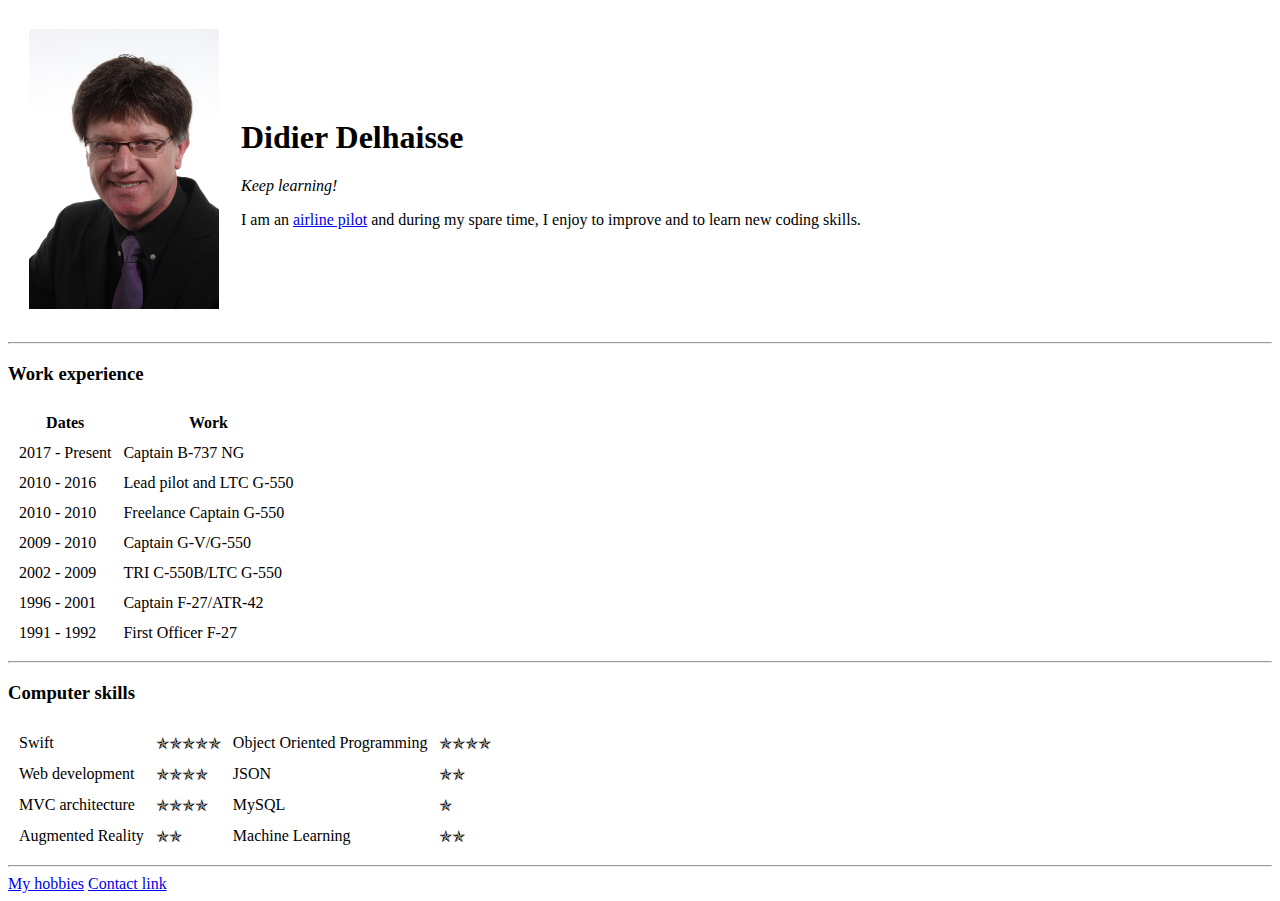
==== index.html @ e0c1c160 "Added initial cv website files" ====
<!DOCTYPE html>
<html lang="en" dir="ltr">

<head>
  <meta charset="utf-8">
  <title>Didier's Personal Site</title>
</head>

<body>
  <table cellspacing="20">
    <tr>
      <td><img src="images/didier.png" alt="Didier Delhaisse picture" width="190" height="280" /></td>
      <td>
        <h1>Didier Delhaisse</h1>
        <p><em>Keep learning!</em></p>
        <p>I am an <a href="https://be.linkedin.com/in/didierdelhaisse" target="_blank">airline pilot</a> and during my spare time, I enjoy to improve and to learn new coding skills.</p>
      </td>
    </tr>
  </table>
  <hr>
  <h3>Work experience</h3>
  <table cellspacing="10">
    <thead>
      <th>Dates</th>
      <th>Work</th>
    </thead>
    <tbody>
      <tr>
        <td>2017 - Present</td>
        <td>Captain B-737 NG</td>
      </tr>
      <tr>
        <td>2010 - 2016</td>
        <td>Lead pilot and LTC G-550</td>
      </tr>
      <tr>
        <td>2010 - 2010</td>
        <td>Freelance Captain G-550</td>
      </tr>
      <tr>
        <td>2009 - 2010</td>
        <td>Captain G-V/G-550</td>
      </tr>
      <tr>
        <td>2002 - 2009</td>
        <td>TRI C-550B/LTC G-550</td>
      </tr>
      <tr>
        <td>1996 - 2001</td>
        <td>Captain F-27/ATR-42</td>
      </tr>
      <tr>
        <td>1991 - 1992</td>
        <td>First Officer F-27</td>
      </tr>
    </tbody>
  </table>
  <hr>
  <h3>Computer skills</h3>
  <table cellspacing="10">
    <tr>
      <td>Swift</td>
      <td>✯✯✯✯✯</td>
      <td>Object Oriented Programming</td>
      <td>✯✯✯✯</td>
    </tr>
    <tr>
      <td>Web development</td>
      <td>✯✯✯✯</td>
      <td>JSON</td>
      <td>✯✯</td>
    </tr>
    <tr>
      <td>MVC architecture</td>
      <td>✯✯✯✯</td>
      <td>MySQL</td>
      <td>✯</td>
    </tr>
    <tr>
      <td>Augmented Reality</td>
      <td>✯✯</td>
      <td>Machine Learning</td>
      <td>✯✯</td>
    </tr>
  </table>
  <hr>
  <a href="hobbies.html">My hobbies</a>
  <a href="contact.html">Contact link</a>

</body>

</html>
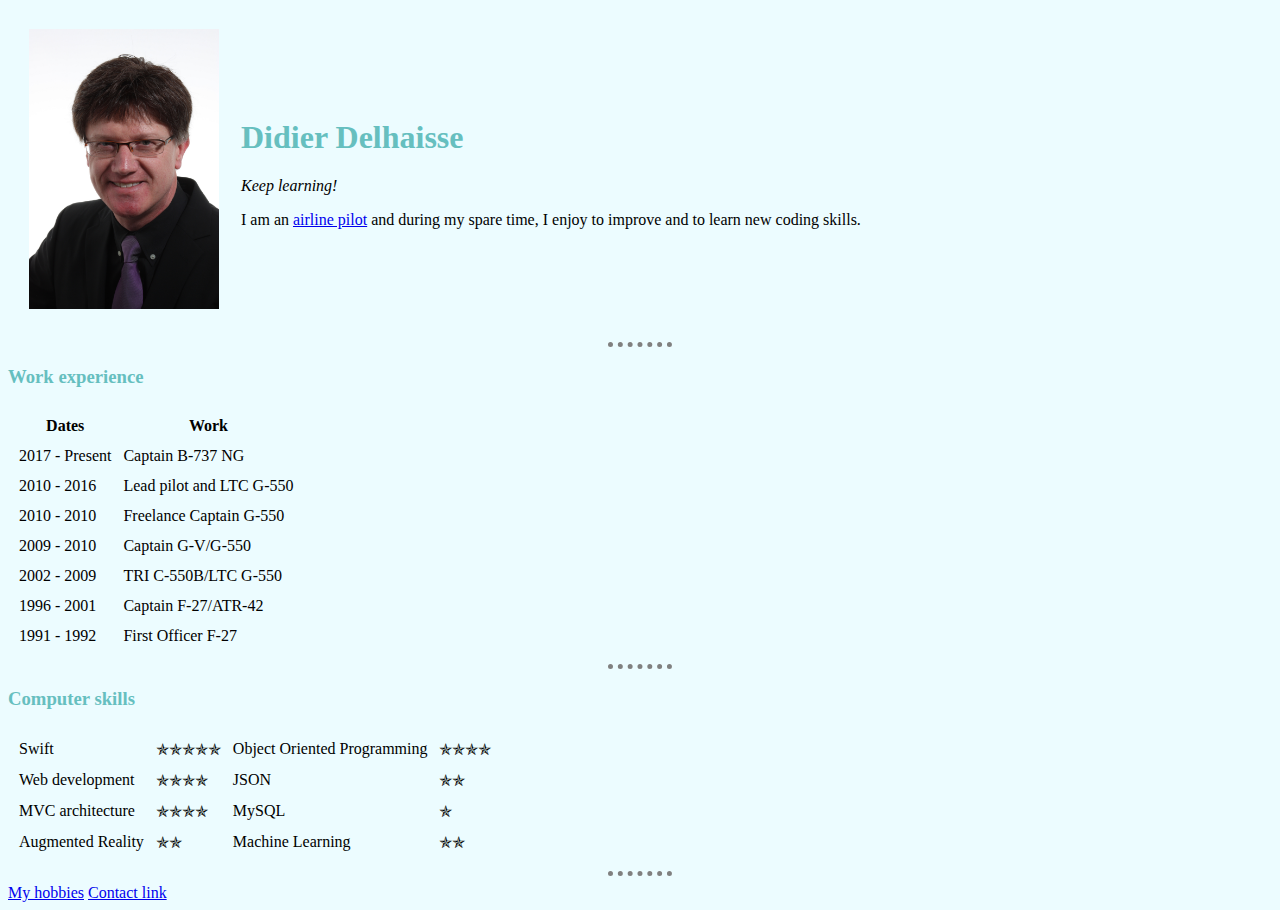
==== commit c8db81d9: "css added" ====
--- a/index.html
+++ b/index.html
@@ -4,6 +4,7 @@
 <head>
   <meta charset="utf-8">
   <title>Didier's Personal Site</title>
+  <link rel="stylesheet" href="css/styles.css">
 </head>
 
 <body>
--- a/css/styles.css
+++ b/css/styles.css
@@ -0,0 +1,14 @@
+body {
+  background-color: #ecfcff;
+}
+
+hr {
+  border-style: dotted none none;
+  border-color: grey;
+  border-width: 5px;
+  width: 5%;
+}
+
+h1, h3, h4 {
+  color: #66BFBF;
+}
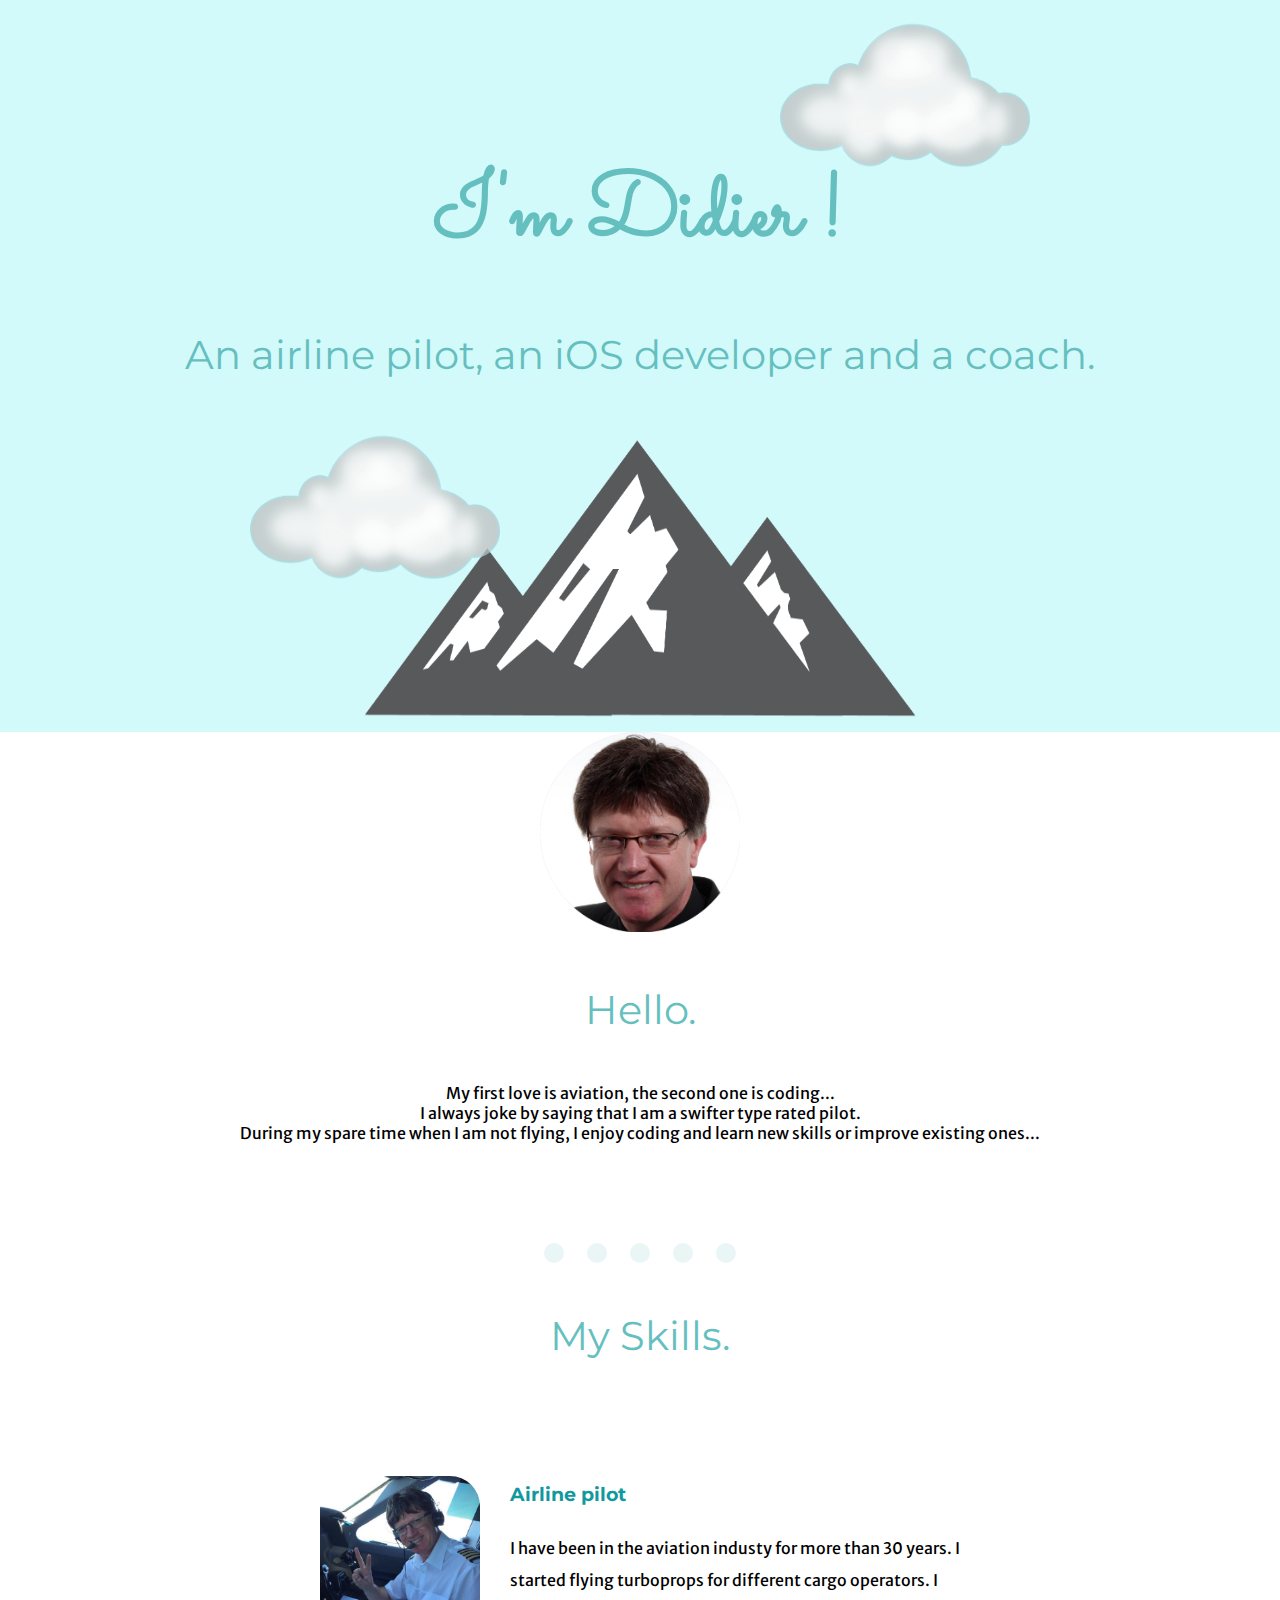
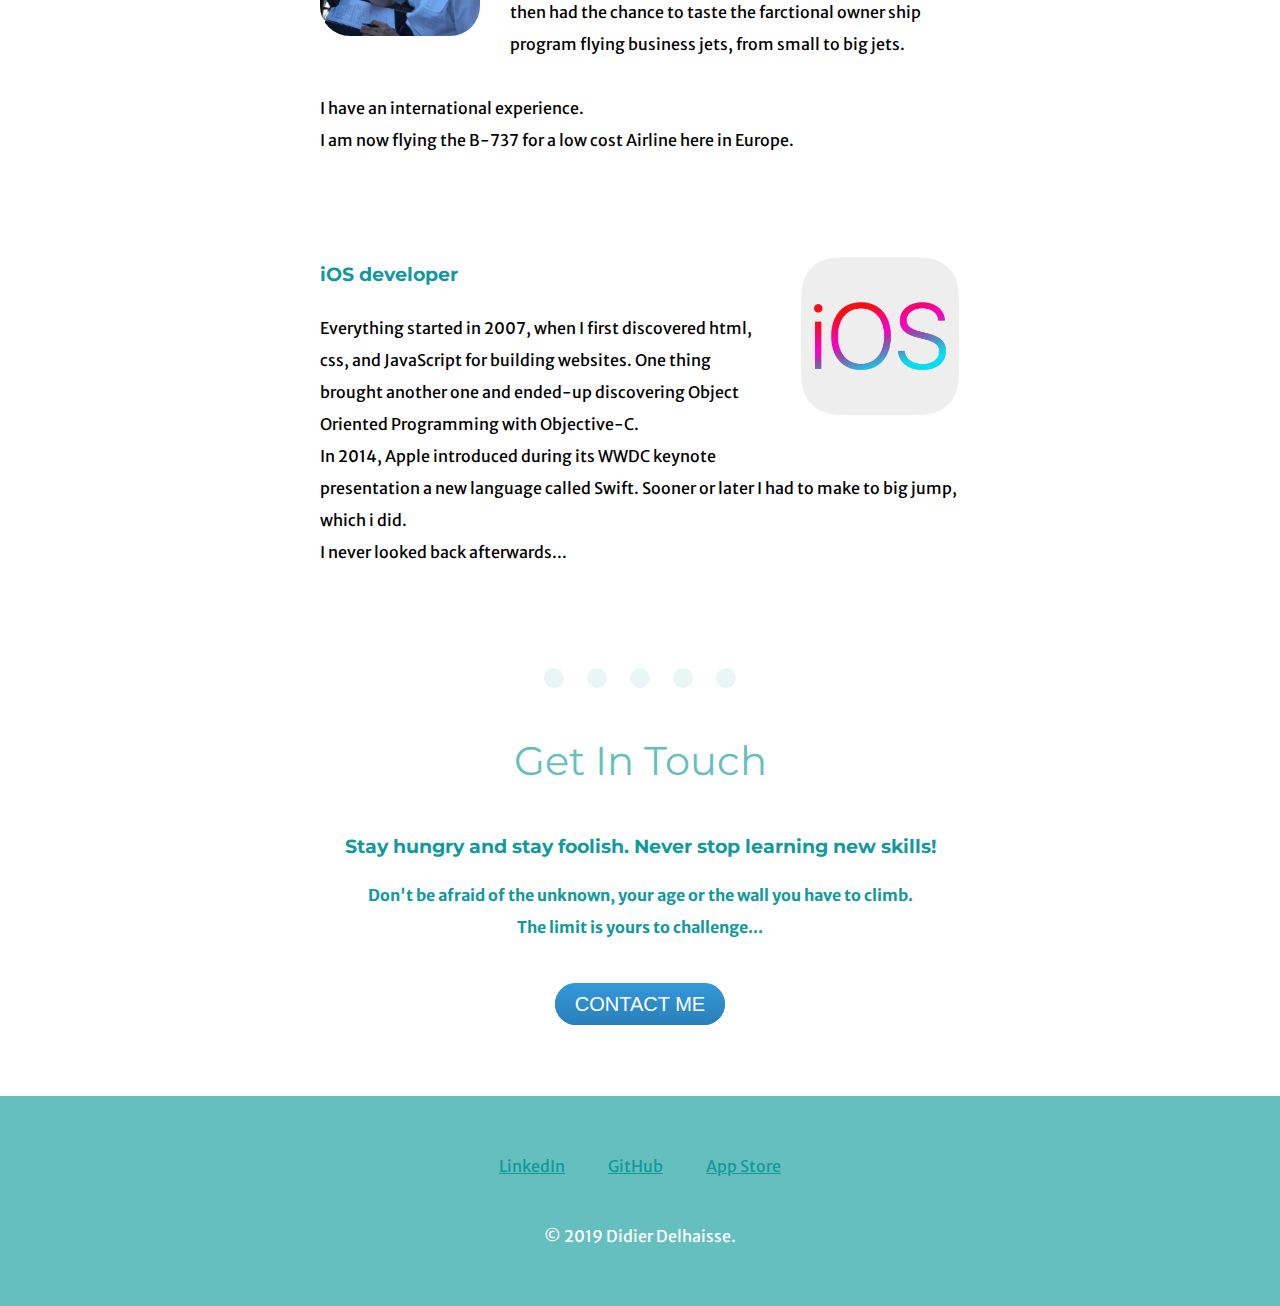
==== commit 21914277: "New files" ====
--- a/index.html
+++ b/index.html
@@ -1,93 +1,76 @@
 <!DOCTYPE html>
 <html lang="en" dir="ltr">
+  <head>
+    <meta charset="utf-8">
+    <title>Didier Delhaisse</title>
+    <link rel="stylesheet" href="css/styles.css">
+    <link rel="icon" href="favicon.ico">
+    <link href="https://fonts.googleapis.com/css?family=Merriweather+Sans|Montserrat|Sacramento&display=swap" rel="stylesheet">
+  </head>
+  <body>
+    <div class="top-container">
+      <img class="top-cloud" src="images/cloud.png" alt="cloud-img" width="250px" height="150px">
+      <h1>I'm Didier !</h1>
+      <h2>An airline pilot, an iOS developer and a coach.</h2>
+      <img class="bottom-cloud" src="images/cloud.png" alt="cloud-img" width="250" height="150px">
+      <img src="images/mountain.png" alt="mountain-img" width="600px" height="300px">
+    </div>
 
-<head>
-  <meta charset="utf-8">
-  <title>Didier's Personal Site</title>
-  <link rel="stylesheet" href="css/styles.css">
-</head>
+    <div class="middle-container">
+      <div class="profile">
+        <img src="images/didier.png" alt="didier-img" width="200px" height="200px">
+        <h2>Hello.</h2>
+        <p>
+          My first love is aviation, the second one is coding...<br />
+          I always joke by saying that I am a swifter type rated pilot.<br />
+          During my spare time when I am not flying, I enjoy coding and learn new skills or improve existing ones...
+        </p>
+      </div>
+      <hr>
+      <div class="skills">
+        <h2>My Skills.</h2>
+        <div class="skill-row">
+          <img class="pilot-img" src="images/pilot.jpg" alt="pilot-img">
+          <h3>Airline pilot</h3>
+          <p>
+            I have been in the aviation industy for more than 30 years. I started flying turboprops for different cargo operators.
+            I then had the chance to taste the farctional owner ship program flying business jets, from small to big jets.<br /><br />
+            I have an international experience.<br />I am now flying the B-737 for a low cost Airline here in Europe.
+          </p>
+        </div>
+        <div class="skill-row">
+          <img class="code-img" src="images/iOS.png" alt="pilot-img">
+          <h3>iOS developer</h3>
+          <p>
+            Everything started in 2007, when I first discovered html, css, and JavaScript for building websites.
+            One thing brought another one and ended-up discovering Object Oriented Programming with Objective-C.<br />
+            In 2014, Apple introduced during its WWDC keynote presentation a new language called Swift.
+            Sooner or later I had to make to big jump, which i did.<br />
+            I never looked back afterwards...
+          </p>
+        </div>
+      </div>
+      <hr>
+      <div class="contact-me">
+        <h2>Get In Touch</h2>
+        <h3>Stay hungry and stay foolish. Never stop learning new skills!</h3>
+        <h4>
+          Don't be afraid of the unknown, your age or the wall you have to climb.<br />
+          The limit is yours to challenge...
+        </h4>
+        <div class="button">
+          <a class="btn" href="mailto:didierdelhaisse@gmail.com">CONTACT ME</a>
+        </div>
 
-<body>
-  <table cellspacing="20">
-    <tr>
-      <td><img src="images/didier.png" alt="Didier Delhaisse picture" width="190" height="280" /></td>
-      <td>
-        <h1>Didier Delhaisse</h1>
-        <p><em>Keep learning!</em></p>
-        <p>I am an <a href="https://be.linkedin.com/in/didierdelhaisse" target="_blank">airline pilot</a> and during my spare time, I enjoy to improve and to learn new coding skills.</p>
-      </td>
-    </tr>
-  </table>
-  <hr>
-  <h3>Work experience</h3>
-  <table cellspacing="10">
-    <thead>
-      <th>Dates</th>
-      <th>Work</th>
-    </thead>
-    <tbody>
-      <tr>
-        <td>2017 - Present</td>
-        <td>Captain B-737 NG</td>
-      </tr>
-      <tr>
-        <td>2010 - 2016</td>
-        <td>Lead pilot and LTC G-550</td>
-      </tr>
-      <tr>
-        <td>2010 - 2010</td>
-        <td>Freelance Captain G-550</td>
-      </tr>
-      <tr>
-        <td>2009 - 2010</td>
-        <td>Captain G-V/G-550</td>
-      </tr>
-      <tr>
-        <td>2002 - 2009</td>
-        <td>TRI C-550B/LTC G-550</td>
-      </tr>
-      <tr>
-        <td>1996 - 2001</td>
-        <td>Captain F-27/ATR-42</td>
-      </tr>
-      <tr>
-        <td>1991 - 1992</td>
-        <td>First Officer F-27</td>
-      </tr>
-    </tbody>
-  </table>
-  <hr>
-  <h3>Computer skills</h3>
-  <table cellspacing="10">
-    <tr>
-      <td>Swift</td>
-      <td>✯✯✯✯✯</td>
-      <td>Object Oriented Programming</td>
-      <td>✯✯✯✯</td>
-    </tr>
-    <tr>
-      <td>Web development</td>
-      <td>✯✯✯✯</td>
-      <td>JSON</td>
-      <td>✯✯</td>
-    </tr>
-    <tr>
-      <td>MVC architecture</td>
-      <td>✯✯✯✯</td>
-      <td>MySQL</td>
-      <td>✯</td>
-    </tr>
-    <tr>
-      <td>Augmented Reality</td>
-      <td>✯✯</td>
-      <td>Machine Learning</td>
-      <td>✯✯</td>
-    </tr>
-  </table>
-  <hr>
-  <a href="hobbies.html">My hobbies</a>
-  <a href="contact.html">Contact link</a>
+      </div>
+    </div>
 
-</body>
+    <div class="bottom-container">
+      <a class="footer-link" href="https://be.linkedin.com/in/didierdelhaisse" target="_blank">LinkedIn</a>
+      <a class="footer-link" href="https://github.com/did35" target="_blank">GitHub</a>
+      <a class="footer-link" href="https://apps.apple.com/us/developer/didier-delhaisse/id1149960975" target="_blank">App Store</a>
+      <p class="copyRight">© 2019 Didier Delhaisse.</p>
+    </div>
 
+  </body>
 </html>
--- a/css/styles.css
+++ b/css/styles.css
@@ -1,14 +1,119 @@
+
 body {
-  background-color: #ecfcff;
+  margin: 0;
+  text-align: center;
+  font-family: 'Merriweather Sans', sans-serif;
 }
 
+h1 {
+  font-size: 5.625rem;
+  color: #66BFBF;
+  margin: 50px auto 0 auto;
+  font-family: 'Sacramento', cursive;
+}
+h2 {
+  font-size: 2.5rem;
+  line-height: 2;
+  color: #66BFBF;
+  font-family: 'Montserrat', sans-serif;
+  font-weight: normal;
+}
+h3 {
+  color: #11999E;
+  font-family: 'Montserrat', sans-serif;
+}
+h4 {
+  color: #11999E;
+  line-height: 2;
+}
 hr {
-  border-style: dotted none none;
-  border-color: grey;
-  border-width: 5px;
-  width: 5%;
+  color: #EAF6F6;
+  border-style: dotted;
+  border-width: 0 0 20px 0;
+  width: 15%;
+
+}
+.profile {
+  margin-bottom: 100px;
 }
 
-h1, h3, h4 {
-  color: #66BFBF;
+.top-container {
+  background-color: #d2fafb;
+  position: relative;
+  padding-top: 100px;
 }
+.middle-container {
+
+}
+.bottom-container {
+  height: 150px;
+  padding-top: 60px;
+  background-color: #66BFBF;
+}
+.top-cloud {
+  position: absolute;
+  top: 20px;
+  right: 250px;
+
+}
+.bottom-cloud {
+  position: absolute;
+  left: 250px;
+  bottom: 150px;
+}
+.skill-row {
+  width: 50%;
+  margin: 100px auto 100px auto;
+  text-align: left;
+  line-height: 2;
+}
+.pilot-img {
+  border-radius: 30px;
+  width: 25%;
+  float: left;
+  margin-right: 30px;
+  margin-bottom: 30px;
+}
+.code-img {
+  width: 25%;
+  float: right;
+  margin-left: 30px;
+  margin-bottom: 30px;
+}
+.button{
+  margin-top: 50px;
+  margin-bottom: 80px;
+}
+.btn {
+  background: #3498db;
+  background-image: -webkit-linear-gradient(top, #3498db, #2980b9);
+  background-image: -moz-linear-gradient(top, #3498db, #2980b9);
+  background-image: -ms-linear-gradient(top, #3498db, #2980b9);
+  background-image: -o-linear-gradient(top, #3498db, #2980b9);
+  background-image: linear-gradient(to bottom, #3498db, #2980b9);
+  -webkit-border-radius: 28;
+  -moz-border-radius: 28;
+  border-radius: 28px;
+  font-family: Arial;
+  color: #ffffff;
+  font-size: 20px;
+  padding: 10px 20px 10px 20px;
+  text-decoration: none;
+}
+.btn:hover {
+  background: #3cb0fd;
+  background-image: -webkit-linear-gradient(top, #3cb0fd, #3498db);
+  background-image: -moz-linear-gradient(top, #3cb0fd, #3498db);
+  background-image: -ms-linear-gradient(top, #3cb0fd, #3498db);
+  background-image: -o-linear-gradient(top, #3cb0fd, #3498db);
+  background-image: linear-gradient(to bottom, #3cb0fd, #3498db);
+  text-decoration: none;
+}
+.footer-link {
+  color: #11999E;
+  padding: 20px;
+}
+.copyRight {
+  color: white;
+  margin-top: 50px;
+}
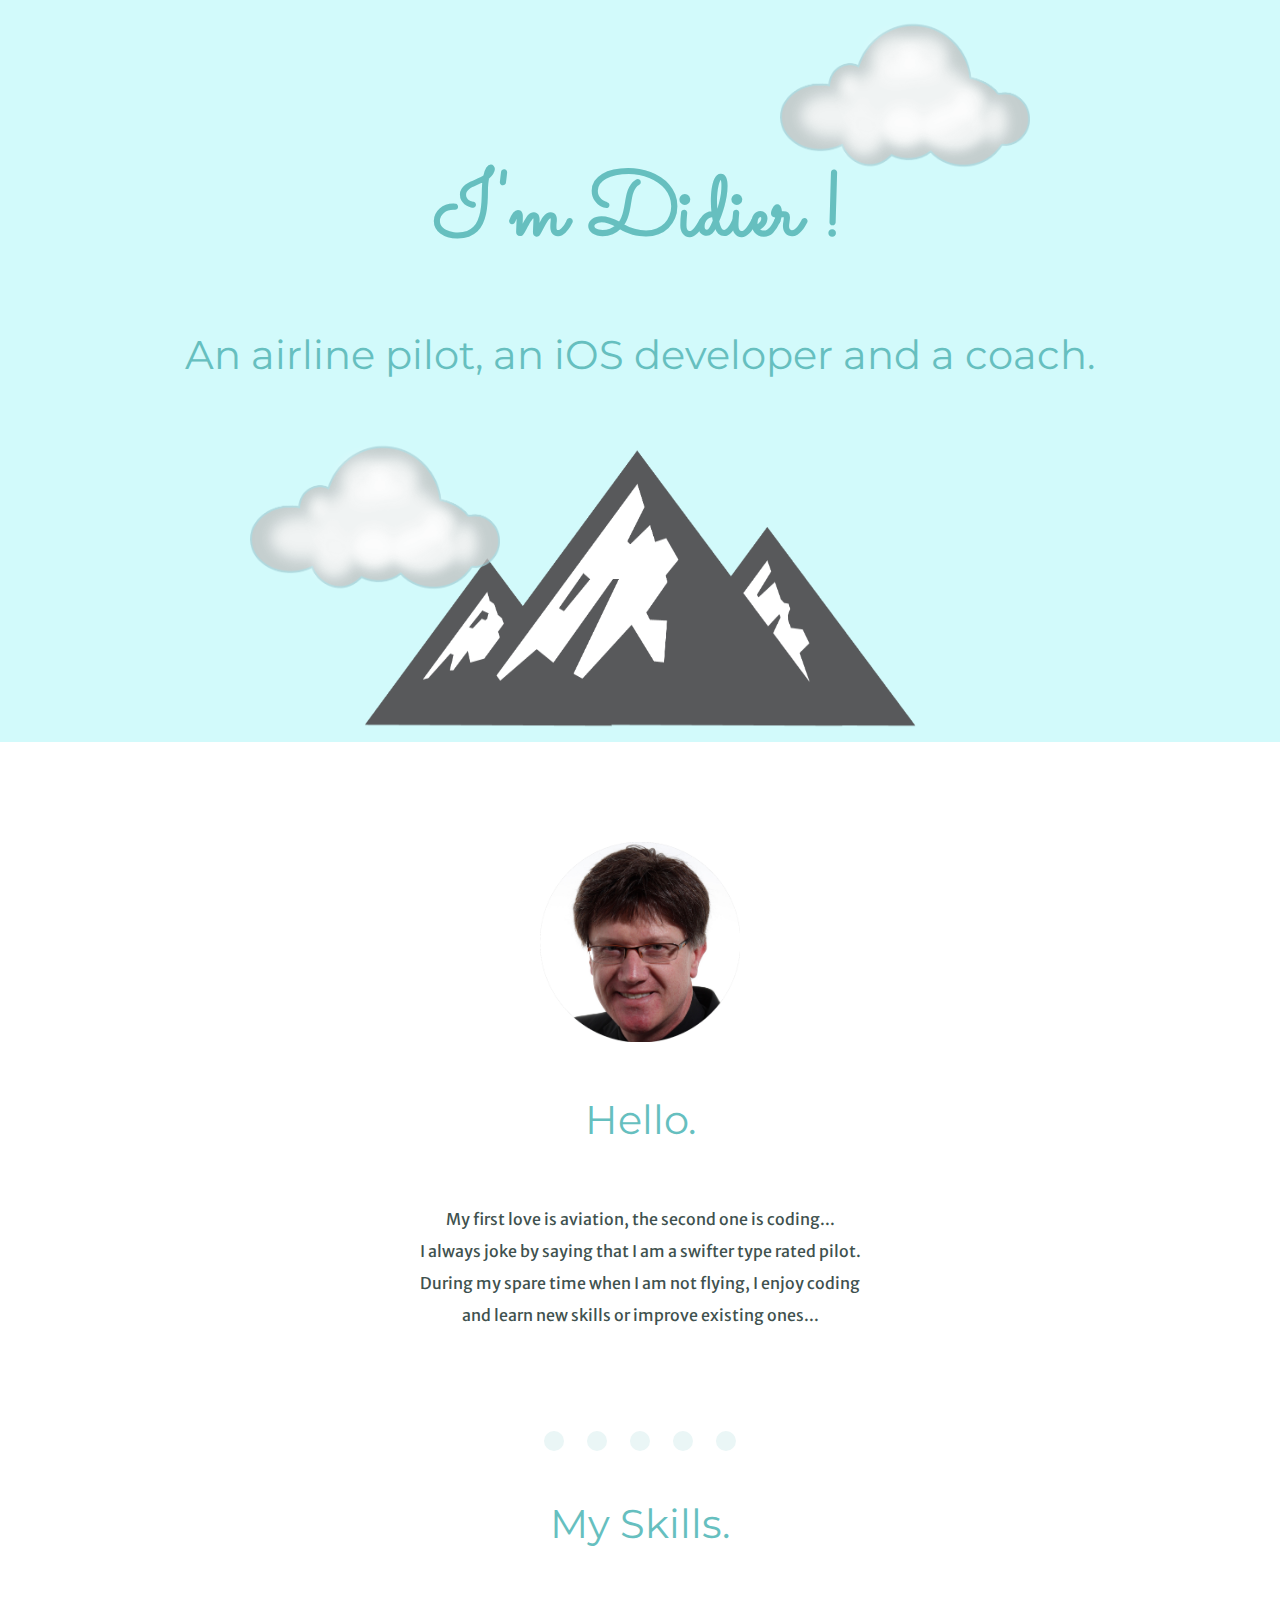
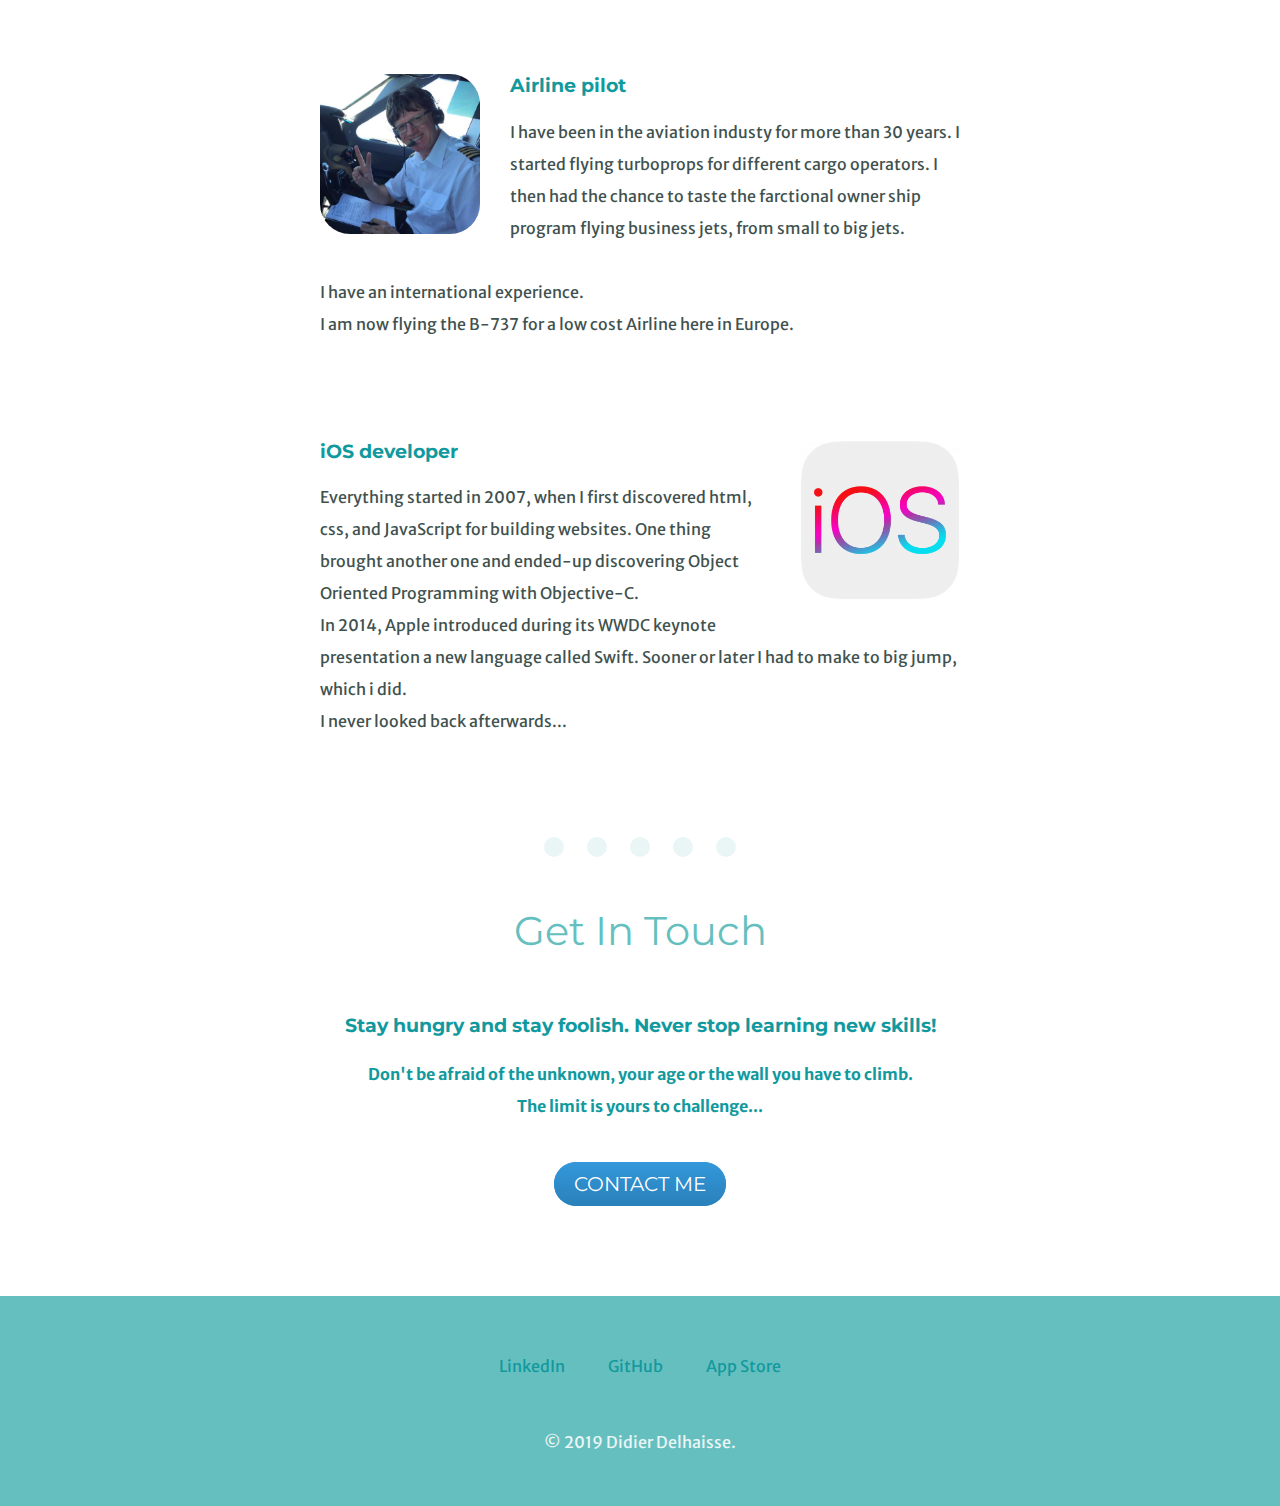
==== commit 035eb4f4: "css code refactored" ====
--- a/index.html
+++ b/index.html
@@ -20,7 +20,7 @@
       <div class="profile">
         <img src="images/didier.png" alt="didier-img" width="200px" height="200px">
         <h2>Hello.</h2>
-        <p>
+        <p class="intro">
           My first love is aviation, the second one is coding...<br />
           I always joke by saying that I am a swifter type rated pilot.<br />
           During my spare time when I am not flying, I enjoy coding and learn new skills or improve existing ones...
--- a/css/styles.css
+++ b/css/styles.css
@@ -1,5 +1,6 @@
 
 body {
+  color: #40514E;
   margin: 0;
   text-align: center;
   font-family: 'Merriweather Sans', sans-serif;
@@ -17,6 +18,7 @@
   color: #66BFBF;
   font-family: 'Montserrat', sans-serif;
   font-weight: normal;
+  padding-bottom: 10px;
 }
 h3 {
   color: #11999E;
@@ -31,10 +33,16 @@
   border-style: dotted;
   border-width: 0 0 20px 0;
   width: 15%;
-
+}
+p {
+  line-height: 2;
 }
 .profile {
   margin-bottom: 100px;
+}
+.intro {
+  width: 35%;
+  margin: auto;
 }
 
 .top-container {
@@ -43,7 +51,7 @@
   padding-top: 100px;
 }
 .middle-container {
-
+  margin: 100px 0;
 }
 .bottom-container {
   height: 150px;
@@ -65,7 +73,6 @@
   width: 50%;
   margin: 100px auto 100px auto;
   text-align: left;
-  line-height: 2;
 }
 .pilot-img {
   border-radius: 30px;
@@ -94,7 +101,7 @@
   -webkit-border-radius: 28;
   -moz-border-radius: 28;
   border-radius: 28px;
-  font-family: Arial;
+  font-family: 'Montserrat', sans-serif;
   color: #ffffff;
   font-size: 20px;
   padding: 10px 20px 10px 20px;
@@ -112,8 +119,12 @@
 .footer-link {
   color: #11999E;
   padding: 20px;
+  text-decoration: none;
+}
+.footer-link:hover {
+  color: #EAF6F6;
 }
 .copyRight {
-  color: white;
+  color: #EAF6F6;
   margin-top: 50px;
 }
